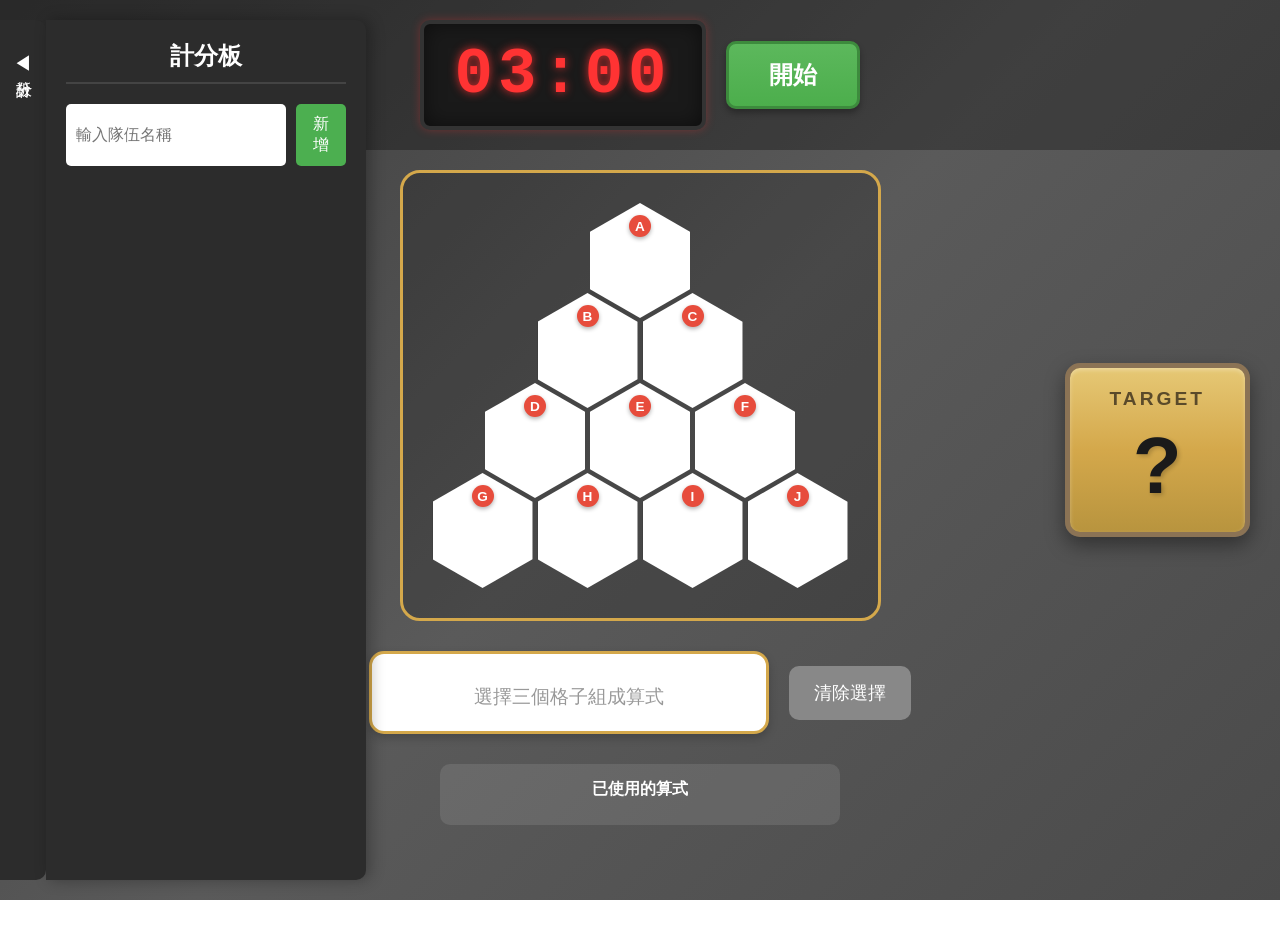
==== index.html @ 12e08238 "基礎版本" ====
<!DOCTYPE html>
<html lang="zh-TW">
<head>
    <meta charset="UTF-8">
    <meta name="viewport" content="width=device-width, initial-scale=1.0">
    <title>方程式金字塔 Equation Pyramid</title>
    <link rel="stylesheet" href="styles.css">
</head>
<body>
    <!-- 頂部計時器區域 -->
    <header class="header">
        <div class="timer-container">
            <div class="seven-segment-display" id="timer">03:00</div>
            <button class="start-button" id="startBtn">開始</button>
        </div>
    </header>

    <!-- 主遊戲區域 -->
    <main class="game-container">
        <!-- 左側計分板 -->
        <aside class="scoreboard-container" id="scoreboardContainer">
            <button class="scoreboard-toggle" id="scoreboardToggle">
                <span class="toggle-icon">◀</span>
                <span class="toggle-text">計分板</span>
            </button>
            <div class="scoreboard" id="scoreboard">
                <h2 class="scoreboard-title">計分板</h2>
                <div class="team-input-container">
                    <input type="text" id="teamNameInput" placeholder="輸入隊伍名稱" maxlength="20">
                    <button class="add-team-btn" id="addTeamBtn">新增</button>
                </div>
                <ul class="team-list" id="teamList">
                    <!-- 隊伍列表由 JS 動態生成 -->
                </ul>
            </div>
        </aside>

        <!-- 中央遊戲區 -->
        <section class="game-area">
            <!-- 六邊形金字塔 -->
            <div class="pyramid-container">
                <div class="pyramid">
                    <!-- 第一層 (1個) -->
                    <div class="pyramid-row row-1">
                        <div class="hexagon" data-index="0" data-letter="A">
                            <span class="hex-letter">A</span>
                            <span class="hex-content"></span>
                        </div>
                    </div>
                    <!-- 第二層 (2個) -->
                    <div class="pyramid-row row-2">
                        <div class="hexagon" data-index="1" data-letter="B">
                            <span class="hex-letter">B</span>
                            <span class="hex-content"></span>
                        </div>
                        <div class="hexagon" data-index="2" data-letter="C">
                            <span class="hex-letter">C</span>
                            <span class="hex-content"></span>
                        </div>
                    </div>
                    <!-- 第三層 (3個) -->
                    <div class="pyramid-row row-3">
                        <div class="hexagon" data-index="3" data-letter="D">
                            <span class="hex-letter">D</span>
                            <span class="hex-content"></span>
                        </div>
                        <div class="hexagon" data-index="4" data-letter="E">
                            <span class="hex-letter">E</span>
                            <span class="hex-content"></span>
                        </div>
                        <div class="hexagon" data-index="5" data-letter="F">
                            <span class="hex-letter">F</span>
                            <span class="hex-content"></span>
                        </div>
                    </div>
                    <!-- 第四層 (4個) -->
                    <div class="pyramid-row row-4">
                        <div class="hexagon" data-index="6" data-letter="G">
                            <span class="hex-letter">G</span>
                            <span class="hex-content"></span>
                        </div>
                        <div class="hexagon" data-index="7" data-letter="H">
                            <span class="hex-letter">H</span>
                            <span class="hex-content"></span>
                        </div>
                        <div class="hexagon" data-index="8" data-letter="I">
                            <span class="hex-letter">I</span>
                            <span class="hex-content"></span>
                        </div>
                        <div class="hexagon" data-index="9" data-letter="J">
                            <span class="hex-letter">J</span>
                            <span class="hex-content"></span>
                        </div>
                    </div>
                </div>
            </div>

            <!-- 公式顯示區 -->
            <div class="formula-display">
                <div class="formula-content" id="formulaDisplay">
                    <span class="formula-placeholder">選擇三個格子組成算式</span>
                </div>
                <button class="clear-selection-btn" id="clearSelectionBtn">清除選擇</button>
            </div>

            <!-- 已使用算式列表 -->
            <div class="used-formulas-container">
                <h3 class="used-formulas-title">已使用的算式</h3>
                <div class="used-formulas-list" id="usedFormulasList">
                    <!-- 由 JS 動態生成 -->
                </div>
            </div>
        </section>

        <!-- 右側目標數字區 -->
        <aside class="target-container">
            <div class="target-box">
                <div class="target-label">TARGET</div>
                <div class="target-number" id="targetNumber">?</div>
            </div>
        </aside>
    </main>

    <!-- 音效 -->
    <audio id="correctSound" src="./sound/correct.mp3" preload="auto"></audio>
    <audio id="incorrectSound" src="./sound/incorrect.mp3" preload="auto"></audio>

    <script src="script.js"></script>
</body>
</html>
---- styles.css ----
/* ===== CSS Reset ===== */
* {
    margin: 0;
    padding: 0;
    box-sizing: border-box;
}

/* ===== 字體 ===== */
@font-face {
    font-family: 'Seven Segment';
    src: local('Courier New');
}

/* ===== 全局樣式 ===== */
:root {
    --bg-color: #4a4a4a;
    --hex-bg: #ffffff;
    --hex-border: #333333;
    --hex-selected: #ffd700;
    --hex-hover: #f0f0f0;
    --target-bg: #d4a84b;
    --target-border: #8b7355;
    --text-dark: #333333;
    --text-light: #ffffff;
    --scoreboard-bg: #2c2c2c;
    --button-primary: #4CAF50;
    --button-danger: #f44336;
    --correct-color: #4CAF50;
    --incorrect-color: #f44336;
}

body {
    font-family: 'Microsoft JhengHei', 'PingFang TC', sans-serif;
    background: linear-gradient(135deg, #3a3a3a 0%, #5a5a5a 50%, #4a4a4a 100%);
    background-attachment: fixed;
    min-height: 100vh;
    color: var(--text-dark);
    overflow-x: hidden;
}

/* ===== 頂部計時器區域 ===== */
.header {
    display: flex;
    justify-content: center;
    align-items: center;
    padding: 20px;
    background: rgba(0, 0, 0, 0.3);
}

.timer-container {
    display: flex;
    align-items: center;
    gap: 20px;
}

/* 7段顯示器風格計時器 */
.seven-segment-display {
    font-family: 'Courier New', monospace;
    font-size: 4rem;
    font-weight: bold;
    color: #ff3333;
    background: #1a1a1a;
    padding: 15px 30px;
    border-radius: 10px;
    border: 4px solid #333;
    box-shadow: 
        inset 0 0 20px rgba(0, 0, 0, 0.5),
        0 0 10px rgba(255, 51, 51, 0.3);
    letter-spacing: 5px;
    text-shadow: 0 0 10px rgba(255, 51, 51, 0.8);
}

.start-button {
    font-size: 1.5rem;
    font-weight: bold;
    padding: 15px 40px;
    background: linear-gradient(180deg, #5cb85c 0%, #4cae4c 100%);
    color: white;
    border: 3px solid #3d8b3d;
    border-radius: 10px;
    cursor: pointer;
    transition: all 0.3s ease;
    box-shadow: 0 4px 6px rgba(0, 0, 0, 0.3);
}

.start-button:hover {
    background: linear-gradient(180deg, #6fcf6f 0%, #5cb85c 100%);
    transform: translateY(-2px);
    box-shadow: 0 6px 8px rgba(0, 0, 0, 0.4);
}

.start-button:active {
    transform: translateY(0);
    box-shadow: 0 2px 4px rgba(0, 0, 0, 0.3);
}

.start-button:disabled {
    background: #888;
    border-color: #666;
    cursor: not-allowed;
    transform: none;
}

/* ===== 主遊戲區域 ===== */
.game-container {
    display: flex;
    justify-content: center;
    align-items: flex-start;
    padding: 20px;
    gap: 30px;
    min-height: calc(100vh - 120px);
}

/* ===== 左側計分板 ===== */
.scoreboard-container {
    position: fixed;
    left: 0;
    top: 20px;
    bottom: 20px;
    z-index: 100;
    display: flex;
    align-items: stretch;
}

.scoreboard-toggle {
    writing-mode: vertical-rl;
    text-orientation: mixed;
    background: var(--scoreboard-bg);
    color: var(--text-light);
    border: none;
    padding: 20px 10px;
    cursor: pointer;
    border-radius: 0 10px 10px 0;
    display: flex;
    align-items: center;
    gap: 10px;
    font-size: 1rem;
    transition: background 0.3s ease;
}

.scoreboard-toggle:hover {
    background: #3c3c3c;
}

.toggle-icon {
    font-size: 1.2rem;
    transition: transform 0.3s ease;
}

.scoreboard-container.collapsed .toggle-icon {
    transform: rotate(180deg);
}

.scoreboard {
    background: var(--scoreboard-bg);
    color: var(--text-light);
    width: 320px;
    height: calc(100vh - 40px);
    max-height: none;
    overflow-y: auto;
    overflow-x: hidden;
    padding: 20px;
    border-radius: 0 10px 10px 0;
    box-shadow: 4px 0 15px rgba(0, 0, 0, 0.3);
    transition: transform 0.3s ease, opacity 0.3s ease;
    display: flex;
    flex-direction: column;
}

.scoreboard-container.collapsed .scoreboard {
    transform: translateX(-100%);
    opacity: 0;
    pointer-events: none;
}

.scoreboard-title {
    text-align: center;
    margin-bottom: 20px;
    font-size: 1.5rem;
    border-bottom: 2px solid #444;
    padding-bottom: 10px;
}

.team-input-container {
    display: flex;
    gap: 10px;
    margin-bottom: 20px;
}

.team-input-container input {
    flex: 1;
    padding: 10px;
    border: none;
    border-radius: 5px;
    font-size: 1rem;
}

.add-team-btn {
    padding: 10px 15px;
    background: var(--button-primary);
    color: white;
    border: none;
    border-radius: 5px;
    cursor: pointer;
    font-size: 1rem;
    transition: background 0.3s ease;
}

.add-team-btn:hover {
    background: #45a049;
}

.team-list {
    list-style: none;
    flex: 1;
    overflow-y: auto;
}

.team-item {
    display: flex;
    align-items: center;
    justify-content: space-between;
    padding: 12px;
    background: #3a3a3a;
    margin-bottom: 10px;
    border-radius: 8px;
    transition: background 0.3s ease;
}

.team-item:hover {
    background: #444;
}

.team-name {
    font-size: 1.1rem;
    flex: 1;
    overflow: hidden;
    text-overflow: ellipsis;
    white-space: nowrap;
}

.team-score {
    font-size: 1.5rem;
    font-weight: bold;
    margin: 0 15px;
    min-width: 40px;
    text-align: center;
}

.team-controls {
    display: flex;
    gap: 5px;
}

.score-btn {
    width: 32px;
    height: 32px;
    border: none;
    border-radius: 5px;
    cursor: pointer;
    font-size: 1.2rem;
    font-weight: bold;
    transition: all 0.2s ease;
}

.score-btn.plus {
    background: var(--button-primary);
    color: white;
}

.score-btn.minus {
    background: var(--button-danger);
    color: white;
}

.score-btn:hover {
    transform: scale(1.1);
}

.delete-team-btn {
    background: transparent;
    border: none;
    color: #888;
    cursor: pointer;
    font-size: 1.2rem;
    padding: 5px;
    margin-left: 5px;
    transition: color 0.3s ease;
}

.delete-team-btn:hover {
    color: var(--button-danger);
}

/* ===== 中央遊戲區 ===== */
.game-area {
    display: flex;
    flex-direction: column;
    align-items: center;
    gap: 30px;
}

/* ===== 六邊形金字塔 ===== */
.pyramid-container {
    padding: 30px;
    background: rgba(0, 0, 0, 0.2);
    border-radius: 20px;
    border: 3px solid #d4a84b;
}

.pyramid {
    display: flex;
    flex-direction: column;
    align-items: center;
    gap: 0px;
}

.pyramid-row {
    display: flex;
    justify-content: center;
    gap: 5px;
    margin-top: -25px;
}

.pyramid-row:first-child {
    margin-top: 0;
}

/* 六邊形格子 */
.hexagon {
    width: 100px;
    height: 115px;
    background: var(--hex-bg);
    clip-path: polygon(50% 0%, 100% 25%, 100% 75%, 50% 100%, 0% 75%, 0% 25%);
    display: flex;
    flex-direction: column;
    align-items: center;
    justify-content: center;
    cursor: pointer;
    transition: all 0.3s ease;
    position: relative;
    box-shadow: 0 4px 8px rgba(0, 0, 0, 0.3);
}

.hexagon::before {
    content: '';
    position: absolute;
    top: 3px;
    left: 3px;
    right: 3px;
    bottom: 3px;
    background: var(--hex-bg);
    clip-path: polygon(50% 0%, 100% 25%, 100% 75%, 50% 100%, 0% 75%, 0% 25%);
    z-index: -1;
}

.hexagon:hover {
    background: var(--hex-hover);
    transform: scale(1.05);
}

.hexagon.selected {
    background: var(--hex-selected);
    transform: scale(1.1);
    box-shadow: 0 0 20px rgba(255, 215, 0, 0.6);
}

.hexagon.disabled {
    cursor: not-allowed;
    opacity: 0.7;
}

.hex-letter {
    position: absolute;
    top: 12px;
    font-size: 0.85rem;
    font-weight: bold;
    color: #fff;
    background: #e74c3c;
    width: 22px;
    height: 22px;
    border-radius: 50%;
    display: flex;
    align-items: center;
    justify-content: center;
    box-shadow: 0 2px 4px rgba(0, 0, 0, 0.3);
}

.hex-content {
    font-size: 2rem;
    font-weight: bold;
    color: var(--text-dark);
    margin-top: 10px;
}

/* ===== 公式顯示區 ===== */
.formula-display {
    display: flex;
    align-items: center;
    gap: 20px;
}

.formula-content {
    background: white;
    padding: 20px 40px;
    border-radius: 15px;
    font-size: 2rem;
    font-weight: bold;
    min-width: 400px;
    text-align: center;
    box-shadow: 0 4px 10px rgba(0, 0, 0, 0.2);
    border: 3px solid #d4a84b;
}

.formula-placeholder {
    color: #999;
    font-size: 1.2rem;
    font-weight: normal;
}

.formula-result {
    margin-left: 20px;
    padding: 5px 15px;
    border-radius: 8px;
    font-weight: bold;
}

.formula-result.correct {
    background: var(--correct-color);
    color: white;
}

.formula-result.incorrect {
    background: var(--incorrect-color);
    color: white;
}

.clear-selection-btn {
    padding: 15px 25px;
    background: #888;
    color: white;
    border: none;
    border-radius: 10px;
    cursor: pointer;
    font-size: 1.1rem;
    transition: background 0.3s ease;
}

.clear-selection-btn:hover {
    background: #666;
}

/* ===== 已使用算式列表 ===== */
.used-formulas-container {
    background: rgba(255, 255, 255, 0.1);
    padding: 15px 25px;
    border-radius: 10px;
    min-width: 400px;
}

.used-formulas-title {
    color: var(--text-light);
    font-size: 1rem;
    margin-bottom: 10px;
    text-align: center;
}

.used-formulas-list {
    display: flex;
    flex-wrap: wrap;
    gap: 10px;
    justify-content: center;
    max-height: 100px;
    overflow-y: auto;
}

.used-formula-item {
    background: rgba(255, 255, 255, 0.2);
    color: var(--text-light);
    padding: 5px 12px;
    border-radius: 5px;
    font-size: 0.9rem;
}

/* ===== 右側目標數字區 ===== */
.target-container {
    position: fixed;
    right: 30px;
    top: 50%;
    transform: translateY(-50%);
}

.target-box {
    background: linear-gradient(180deg, #e6c875 0%, #d4a84b 50%, #b8943e 100%);
    border: 5px solid #8b7355;
    border-radius: 15px;
    padding: 20px 40px;
    text-align: center;
    box-shadow: 
        0 8px 20px rgba(0, 0, 0, 0.4),
        inset 0 2px 4px rgba(255, 255, 255, 0.3);
}

.target-label {
    font-size: 1.2rem;
    font-weight: bold;
    color: #5a4a2a;
    letter-spacing: 3px;
    margin-bottom: 10px;
}

.target-number {
    font-size: 5rem;
    font-weight: bold;
    color: #1a1a1a;
    text-shadow: 2px 2px 4px rgba(0, 0, 0, 0.2);
}

/* ===== 響應式設計 ===== */
@media (max-width: 1200px) {
    .target-container {
        position: relative;
        right: auto;
        top: auto;
        transform: none;
    }
    
    .game-container {
        flex-direction: column;
        align-items: center;
    }
}

@media (max-width: 768px) {
    .seven-segment-display {
        font-size: 2.5rem;
        padding: 10px 20px;
    }
    
    .hexagon {
        width: 70px;
        height: 81px;
    }
    
    .hex-content {
        font-size: 1.5rem;
    }
    
    .hex-letter {
        font-size: 0.7rem;
        top: 10px;
    }
    
    .formula-content {
        min-width: 300px;
        font-size: 1.5rem;
        padding: 15px 25px;
    }
    
    .target-number {
        font-size: 3rem;
    }
    
    .scoreboard {
        width: 280px;
    }
}

/* ===== 動畫效果 ===== */
@keyframes pulse {
    0%, 100% { transform: scale(1); }
    50% { transform: scale(1.05); }
}

@keyframes shake {
    0%, 100% { transform: translateX(0); }
    25% { transform: translateX(-5px); }
    75% { transform: translateX(5px); }
}

.correct-animation {
    animation: pulse 0.5s ease-in-out;
}

.incorrect-animation {
    animation: shake 0.5s ease-in-out;
}

/* 選擇順序指示器 */
.selection-order {
    position: absolute;
    bottom: 15px;
    width: 24px;
    height: 24px;
    background: #ff6b6b;
    color: white;
    border-radius: 50%;
    display: flex;
    align-items: center;
    justify-content: center;
    font-size: 0.9rem;
    font-weight: bold;
}
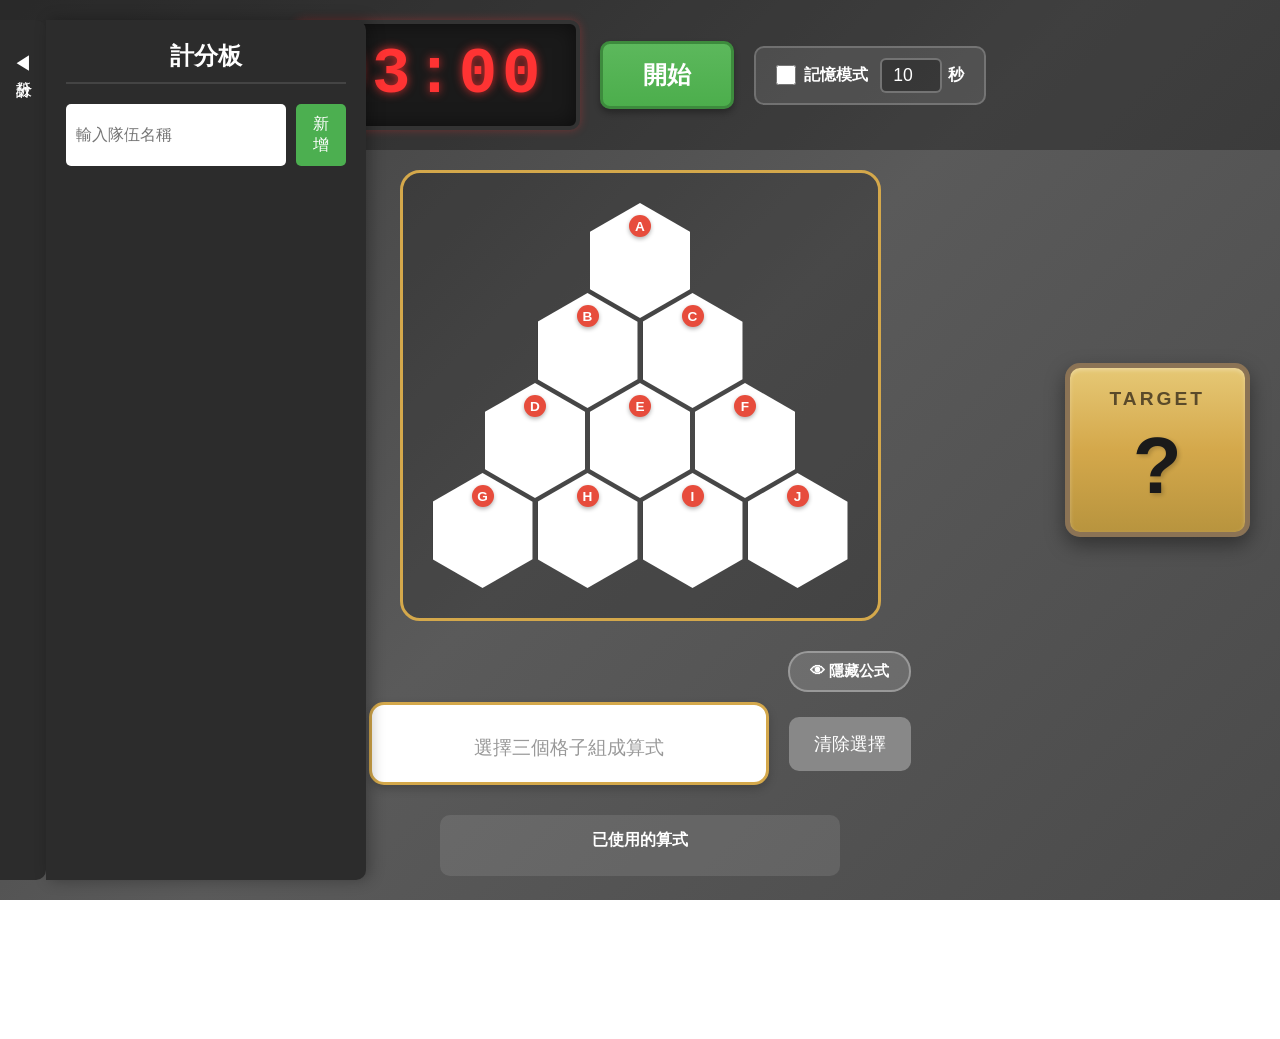
==== commit 0e0811fd: "增加記憶模式" ====
--- a/index.html
+++ b/index.html
@@ -12,6 +12,16 @@
         <div class="timer-container">
             <div class="seven-segment-display" id="timer">03:00</div>
             <button class="start-button" id="startBtn">開始</button>
+            <div class="memory-mode-controls">
+                <label class="memory-toggle-label">
+                    <input type="checkbox" id="memoryModeToggle">
+                    記憶模式
+                </label>
+                <div class="memory-seconds-container">
+                    <input type="number" id="memorySeconds" class="memory-seconds-input" value="10" min="3" max="99">
+                    <span>秒</span>
+                </div>
+            </div>
         </div>
     </header>
 
@@ -39,6 +49,7 @@
         <section class="game-area">
             <!-- 六邊形金字塔 -->
             <div class="pyramid-container">
+                <div class="memory-countdown-overlay" id="memoryCountdownOverlay"></div>
                 <div class="pyramid">
                     <!-- 第一層 (1個) -->
                     <div class="pyramid-row row-1">
@@ -96,11 +107,15 @@
             </div>
 
             <!-- 公式顯示區 -->
-            <div class="formula-display">
-                <div class="formula-content" id="formulaDisplay">
-                    <span class="formula-placeholder">選擇三個格子組成算式</span>
+            <div class="formula-section">
+                <button class="formula-visibility-btn" id="formulaVisibilityBtn">👁 隱藏公式</button>
+                <div class="formula-display" id="formulaDisplayWrapper">
+                    <div class="formula-content" id="formulaDisplay">
+                        <span class="formula-placeholder">選擇三個格子組成算式</span>
+                    </div>
+                    <button class="clear-selection-btn" id="clearSelectionBtn">清除選擇</button>
                 </div>
-                <button class="clear-selection-btn" id="clearSelectionBtn">清除選擇</button>
+                <div class="result-only-badge" id="resultOnlyBadge"></div>
             </div>
 
             <!-- 已使用算式列表 -->
@@ -125,6 +140,10 @@
     <audio id="correctSound" src="./sound/correct.mp3" preload="auto"></audio>
     <audio id="incorrectSound" src="./sound/incorrect.mp3" preload="auto"></audio>
 
+    <footer class="page-footer">
+        <a class="page-link" href="qualifier.html">前往資格賽頁面</a>
+    </footer>
+
     <script src="script.js"></script>
 </body>
 </html>
--- a/styles.css
+++ b/styles.css
@@ -38,6 +38,30 @@
     overflow-x: hidden;
 }
 
+/* ===== 頁面導覽 ===== */
+.page-footer {
+    display: flex;
+    justify-content: center;
+    padding: 20px 0 40px;
+}
+
+.page-link {
+    display: inline-block;
+    padding: 12px 24px;
+    background: rgba(255, 255, 255, 0.15);
+    color: #fff;
+    text-decoration: none;
+    border: 2px solid rgba(255, 255, 255, 0.3);
+    border-radius: 30px;
+    font-weight: bold;
+    transition: all 0.2s ease;
+}
+
+.page-link:hover {
+    background: rgba(255, 255, 255, 0.25);
+    transform: translateY(-2px);
+}
+
 /* ===== 頂部計時器區域 ===== */
 .header {
     display: flex;
@@ -306,6 +330,37 @@
     background: rgba(0, 0, 0, 0.2);
     border-radius: 20px;
     border: 3px solid #d4a84b;
+    position: relative;
+}
+
+/* 時間結束灰階遮罩 */
+.pyramid-container.time-ended::after {
+    content: '時間結束';
+    position: absolute;
+    top: 0;
+    left: 0;
+    right: 0;
+    bottom: 0;
+    background: rgba(50, 50, 50, 0.85);
+    border-radius: 17px;
+    display: flex;
+    align-items: center;
+    justify-content: center;
+    font-size: 3rem;
+    font-weight: bold;
+    color: #ff6b6b;
+    text-shadow: 2px 2px 4px rgba(0, 0, 0, 0.5);
+    z-index: 10;
+    animation: fadeIn 0.5s ease;
+}
+
+@keyframes fadeIn {
+    from {
+        opacity: 0;
+    }
+    to {
+        opacity: 1;
+    }
 }
 
 .pyramid {
@@ -601,3 +656,146 @@
     font-size: 0.9rem;
     font-weight: bold;
 }
+
+/* ===== 記憶模式控制區 ===== */
+.memory-mode-controls {
+    display: flex;
+    align-items: center;
+    gap: 12px;
+    background: rgba(255, 255, 255, 0.1);
+    padding: 10px 20px;
+    border-radius: 10px;
+    border: 2px solid rgba(255, 255, 255, 0.2);
+}
+
+.memory-toggle-label {
+    display: flex;
+    align-items: center;
+    gap: 8px;
+    cursor: pointer;
+    font-size: 1rem;
+    font-weight: bold;
+    color: white;
+    user-select: none;
+}
+
+.memory-toggle-label input[type="checkbox"] {
+    width: 20px;
+    height: 20px;
+    cursor: pointer;
+    accent-color: #ff8c00;
+}
+
+.memory-seconds-container {
+    display: flex;
+    align-items: center;
+    gap: 6px;
+    color: white;
+    font-size: 1rem;
+    font-weight: bold;
+}
+
+.memory-seconds-input {
+    width: 62px;
+    padding: 5px 8px;
+    border-radius: 6px;
+    border: 2px solid rgba(255, 255, 255, 0.3);
+    background: rgba(0, 0, 0, 0.3);
+    color: white;
+    font-size: 1.1rem;
+    text-align: center;
+}
+
+.memory-seconds-input:focus {
+    outline: none;
+    border-color: #ff8c00;
+}
+
+/* ===== 記憶模式倒數覆蓋層 ===== */
+.memory-countdown-overlay {
+    display: none;
+    position: absolute;
+    top: 12px;
+    right: 12px;
+    background: rgba(255, 120, 0, 0.92);
+    color: white;
+    padding: 8px 16px;
+    border-radius: 20px;
+    font-size: 1.1rem;
+    font-weight: bold;
+    z-index: 5;
+    animation: pulse 1s ease-in-out infinite;
+    pointer-events: none;
+    box-shadow: 0 3px 10px rgba(0, 0, 0, 0.3);
+}
+
+.memory-countdown-overlay.active {
+    display: block;
+}
+
+.memory-countdown-overlay.locked {
+    background: rgba(130, 60, 200, 0.92);
+    animation: none;
+}
+
+/* ===== 記憶模式：格子內容隱藏 ===== */
+.hex-content.memory-hidden {
+    color: #bbb;
+    font-size: 1.8rem;
+}
+
+/* ===== 公式顯示區（重構） ===== */
+.formula-section {
+    display: flex;
+    flex-direction: column;
+    align-items: center;
+    gap: 10px;
+}
+
+.formula-visibility-btn {
+    padding: 8px 20px;
+    background: rgba(255, 255, 255, 0.15);
+    color: white;
+    border: 2px solid rgba(255, 255, 255, 0.3);
+    border-radius: 20px;
+    cursor: pointer;
+    font-size: 0.95rem;
+    font-weight: bold;
+    transition: all 0.2s ease;
+    align-self: flex-end;
+}
+
+.formula-visibility-btn:hover {
+    background: rgba(255, 255, 255, 0.28);
+    transform: translateY(-1px);
+}
+
+.formula-display.formula-hidden {
+    display: none;
+}
+
+/* ===== 結果徽章（公式隱藏時顯示） ===== */
+.result-only-badge {
+    display: none;
+    padding: 18px 40px;
+    border-radius: 15px;
+    font-size: 2.2rem;
+    font-weight: bold;
+    color: white;
+    text-align: center;
+    min-width: 220px;
+    box-shadow: 0 4px 15px rgba(0, 0, 0, 0.35);
+    animation: fadeIn 0.2s ease;
+}
+
+.result-only-badge.active {
+    display: block;
+}
+
+.result-only-badge.correct {
+    background: var(--correct-color);
+}
+
+.result-only-badge.incorrect {
+    background: var(--incorrect-color);
+}
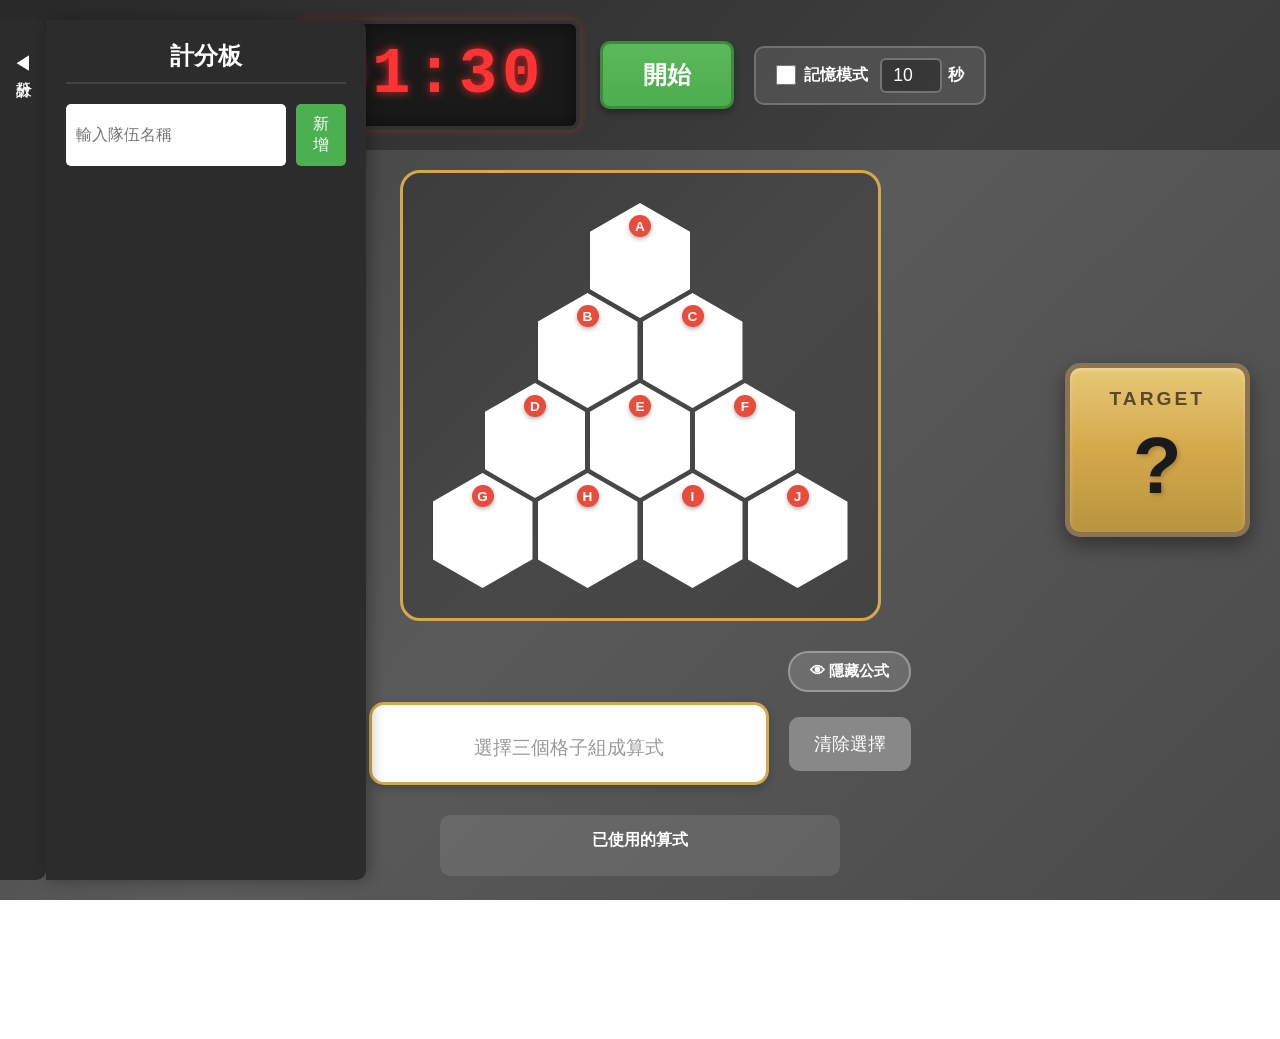
==== commit 242e5aa8: "小調整一些東西 - 時間從3分調整為1分半 - 優化資格賽正確/錯誤訊息並且增加音效 - 補log資訊" ====
--- a/index.html
+++ b/index.html
@@ -10,7 +10,7 @@
     <!-- 頂部計時器區域 -->
     <header class="header">
         <div class="timer-container">
-            <div class="seven-segment-display" id="timer">03:00</div>
+            <div class="seven-segment-display" id="timer">01:30</div>
             <button class="start-button" id="startBtn">開始</button>
             <div class="memory-mode-controls">
                 <label class="memory-toggle-label">
